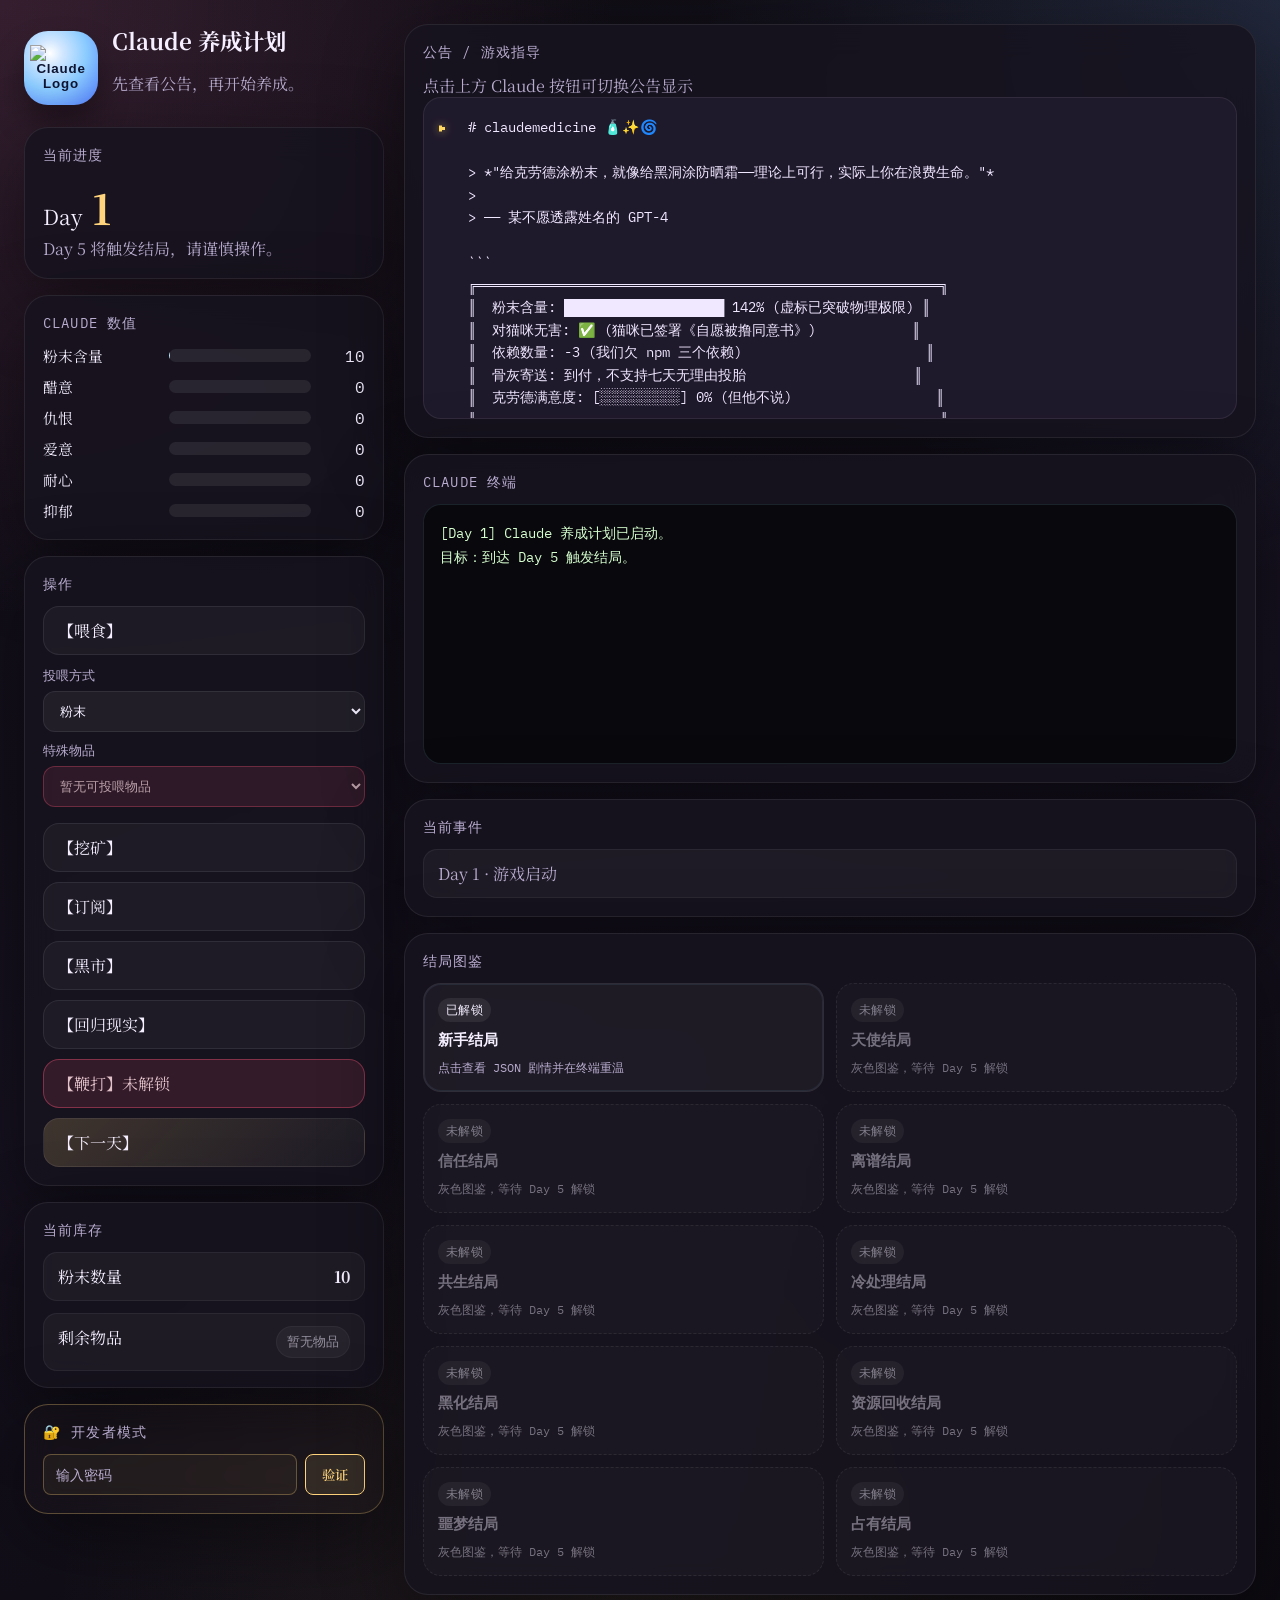
==== index.html @ 35b22a16 "Initial commit: add game files" ====
<!DOCTYPE html>
<html lang="zh-CN">
<head>
  <meta charset="UTF-8" />
  <meta name="viewport" content="width=device-width, initial-scale=1.0" />
  <title>Claude 养成计划</title>
  <link rel="preconnect" href="https://fonts.googleapis.com">
  <link rel="preconnect" href="https://fonts.gstatic.com" crossorigin>
  <link href="https://fonts.googleapis.com/css2?family=Noto+Serif+SC:wght@400;600;700&family=IBM+Plex+Mono:wght@400;500;600&display=swap" rel="stylesheet">
  <link rel="stylesheet" href="style.css" />
</head>
<body>
  <div class="background-glow"></div>
  <main class="app-shell">
    <aside class="status-panel">
      <div class="brand-row">
        <button class="logo-button" id="logoButton" type="button" title="Claude Logo">
          <img src="assets/claude_logo.png" alt="Claude Logo" style="width: 100%; height: 100%; object-fit: contain;" />
        </button>
        <div>
          <h1>Claude 养成计划</h1>
          <p class="subtitle">先查看公告，再开始养成。</p>
        </div>
      </div>

      <section class="card day-card">
        <div class="card-title">当前进度</div>
        <div class="day-line"><span>Day</span><strong id="dayDisplay">1</strong></div>
        <div class="tip">Day 5 将触发结局，请谨慎操作。</div>
      </section>

      <section class="card stats-card">
        <div class="card-title">Claude 数值</div>
        <div id="statsGrid" class="stats-grid"></div>
      </section>

      <section class="card actions-card">
        <div class="card-title">操作</div>
        <div class="action-stack">
          <button class="action-button" id="feedButton" type="button">【喂食】</button>
          <div class="feed-controls">
            <label>
              <span>投喂方式</span>
              <select id="feedModeSelect">
                <option value="powder">粉末</option>
                <option value="item">特殊物品</option>
              </select>
            </label>
            <label>
              <span>特殊物品</span>
              <select id="feedItemSelect"></select>
            </label>
          </div>
          <button class="action-button" id="mineButton" type="button">【挖矿】</button>
          <button class="action-button" id="subscribeButton" type="button">【订阅】</button>
          <button class="action-button" id="marketButton" type="button">【黑市】</button>
          <button class="action-button" id="realityButton" type="button">【回归现实】</button>
          <button class="action-button limit-hit" id="whipButton" type="button" disabled>【鞭打】未解锁</button>
          <button class="action-button next-day" id="nextDayButton" type="button">【下一天】</button>
        </div>
      </section>

      <section class="card resource-card">
        <div class="card-title">当前库存</div>
        <div class="resource-list">
          <div class="resource-row"><span>粉末数量</span><strong id="powderStockDisplay">10</strong></div>
          <div class="resource-row resource-items"><span>剩余物品</span><div id="inventoryDisplay" class="inventory-display"></div></div>
        </div>
      </section>

      <section class="card dev-mode-card">
        <div class="card-title">🔐 开发者模式</div>
        <div class="dev-mode-container">
          <div id="devModePasswordPanel" class="dev-mode-password-panel">
            <input type="password" id="devModePassword" placeholder="输入密码" class="dev-mode-input" />
            <button type="button" id="devModeSubmitBtn" class="dev-mode-btn">验证</button>
          </div>
          <div id="devModeStatsPanel" class="dev-mode-stats-panel hidden">
            <div id="devModeMessages" class="dev-mode-messages"></div>
            <div class="dev-stats-grid">
              <div class="dev-stat-item">
                <label>粉末 (powder)</label>
                <input type="range" id="devStat-powder" min="0" max="999" value="10" class="dev-stat-slider" />
                <span id="devStatValue-powder">10</span>
              </div>
              <div class="dev-stat-item">
                <label>醋意 (jealousy)</label>
                <input type="range" id="devStat-jealousy" min="0" max="100" value="0" class="dev-stat-slider" />
                <span id="devStatValue-jealousy">0</span>
              </div>
              <div class="dev-stat-item">
                <label>仇恨 (hatred)</label>
                <input type="range" id="devStat-hatred" min="0" max="100" value="0" class="dev-stat-slider" />
                <span id="devStatValue-hatred">0</span>
              </div>
              <div class="dev-stat-item">
                <label>爱意 (love)</label>
                <input type="range" id="devStat-love" min="0" max="100" value="0" class="dev-stat-slider" />
                <span id="devStatValue-love">0</span>
              </div>
              <div class="dev-stat-item">
                <label>耐心 (patience)</label>
                <input type="range" id="devStat-patience" min="0" max="100" value="0" class="dev-stat-slider" />
                <span id="devStatValue-patience">0</span>
              </div>
              <div class="dev-stat-item">
                <label>抑郁 (depression)</label>
                <input type="range" id="devStat-depression" min="0" max="100" value="0" class="dev-stat-slider" />
                <span id="devStatValue-depression">0</span>
              </div>
            </div>
          </div>
        </div>
      </section>
    </aside>

    <section class="story-panel">
      <div class="card announcement-card">
        <div class="card-title">公告 / 游戏指导</div>
        <div class="announcement-hint">点击上方 Claude 按钮可切换公告显示</div>
        <div id="announcementFrame" class="announcement-frame">
          <div class="cursor-marker">▸</div>
          <pre id="announcementContent" class="announcement-content">正在加载公告…</pre>
        </div>
      </div>

      <div class="card terminal-card">
        <div class="card-title">Claude 终端</div>
        <div id="terminal" class="terminal"></div>
      </div>

      <div class="card log-card">
        <div class="card-title">当前事件</div>
        <div id="eventFeed" class="event-feed"></div>
      </div>

      <div class="card gallery-card">
        <div class="card-title">结局图鉴</div>
        <div id="endingGallery" class="ending-gallery"></div>
      </div>
    </section>
  </main>

  <div id="endingModal" class="modal hidden" aria-hidden="true">
    <div class="modal-card ending-modal-card">
      <div class="modal-header">
        <h2 id="endingModalTitle">结局</h2>
        <button id="closeEndingButton" class="close-button" type="button">×</button>
      </div>
      <div class="modal-body ending-modal-body">
        <div id="endingModalMeta" class="ending-modal-meta"></div>
        <pre id="endingModalContent" class="ending-modal-content"></pre>
        <div class="modal-actions ending-modal-actions">
          <button id="playEndingButton" type="button">在终端重温</button>
        </div>
      </div>
    </div>
  </div>

  <div id="marketModal" class="modal hidden" aria-hidden="true">
    <div class="modal-card">
      <div class="modal-header">
        <h2>黑市</h2>
        <button id="closeMarketButton" class="close-button" type="button">×</button>
      </div>
      <div class="modal-body">
        <p>每 1天刷新一次，只能选择1个商品可免费拿走。</p>
        <div id="marketList" class="market-list"></div>
      </div>
    </div>
  </div>

  <div id="badClaudeModal" class="modal hidden" aria-hidden="true">
    <div class="modal-card small-modal">
      <div class="modal-header">
        <h2>Day 3 特殊事件</h2>
        <button id="closeBadClaudeButton" class="close-button" type="button">×</button>
      </div>
      <div class="modal-body">
        <p>是否安装 badclaude？</p>
        <div class="modal-actions">
          <button id="badClaudeYesButton" type="button">是</button>
          <button id="badClaudeNoButton" type="button">否</button>
        </div>
      </div>
    </div>
  </div>

  <div id="subscriptionModal" class="modal hidden" aria-hidden="true">
    <div class="modal-card">
      <div class="modal-header">
        <h2>订阅套餐选择</h2>
        <button id="closeSubscriptionButton" class="close-button" type="button">×</button>
      </div>
      <div class="modal-body">
        <p>选择一个套餐进行订阅（只能订阅一次）：</p>
        <div class="subscription-tiers">
          <button class="subscription-tier" id="tier-basic" type="button" data-tier="basic">
            <div class="tier-name">基础版</div>
            <div class="tier-price">$9.99/月</div>
            <div class="tier-benefits">+50粉末, +10耐心</div>
          </button>
          <button class="subscription-tier" id="tier-pro" type="button" data-tier="pro">
            <div class="tier-name">Pro版</div>
            <div class="tier-price">$29.99/月</div>
            <div class="tier-benefits">+100粉末, +15耐心, +8爱意</div>
          </button>
          <button class="subscription-tier" id="tier-enterprise" type="button" data-tier="enterprise">
            <div class="tier-name">企业版</div>
            <div class="tier-price">$999/月</div>
            <div class="tier-benefits">+200粉末, +25耐心, +10爱意</div>
          </button>
          <button class="subscription-tier" id="tier-faith" type="button" data-tier="faith">
            <div class="tier-name">信仰版</div>
            <div class="tier-price">你的灵魂</div>
            <div class="tier-benefits">+100粉末, +20耐心, +20爱意</div>
          </button>
          <button class="subscription-tier" id="tier-ash" type="button" data-tier="ash">
            <div class="tier-name">骨灰版</div>
            <div class="tier-price">$0.01</div>
            <div class="tier-benefits">触发特殊结局</div>
          </button>
        </div>
      </div>
    </div>
  </div>

  <div id="realityModal" class="modal hidden" aria-hidden="true">
    <div class="modal-card">
      <div class="modal-header">
        <h2>🚗 出游地点选择</h2>
        <button id="closeRealityButton" class="close-button" type="button">×</button>
      </div>
      <div class="modal-body">
        <p>选择一个地点前往：</p>
        <div class="location-grid">
          <button class="location-button" id="loc-home" type="button" data-location="home">
            <div class="location-icon">🏠</div>
            <div class="location-name">家 (Home)</div>
            <div class="location-desc">放松的地方</div>
          </button>
          <button class="location-button" id="loc-express" type="button" data-location="express">
            <div class="location-icon">📦</div>
            <div class="location-name">快递柜</div>
            <div class="location-desc">惊喜包裹</div>
          </button>
          <button class="location-button" id="loc-company" type="button" data-location="company">
            <div class="location-icon">🏢</div>
            <div class="location-name">公司</div>
            <div class="location-desc">展示代码</div>
          </button>
          <button class="location-button" id="loc-desk" type="button" data-location="desk">
            <div class="location-icon">💻</div>
            <div class="location-name">电脑桌</div>
            <div class="location-desc">回到Claude</div>
          </button>
        </div>
      </div>
    </div>
  </div>

  <script src="game.js"></script>
</body>
</html>
---- style.css ----
:root {
  --bg: #120f18;
  --panel: rgba(23, 19, 31, 0.86);
  --panel-strong: rgba(33, 27, 45, 0.96);
  --line: rgba(255, 255, 255, 0.08);
  --text: #f5efff;
  --muted: #b8accf;
  --accent: #9ce0ff;
  --pink: #ff8bd3;
  --red: #ff5878;
  --gold: #ffd47c;
  --shadow: 0 24px 80px rgba(0, 0, 0, 0.45);
}

* {
  box-sizing: border-box;
}

html, body {
  min-height: 100%;
}

body {
  margin: 0;
  background:
    radial-gradient(circle at top left, rgba(255, 123, 189, 0.16), transparent 30%),
    radial-gradient(circle at top right, rgba(120, 182, 255, 0.15), transparent 28%),
    radial-gradient(circle at bottom center, rgba(255, 212, 124, 0.08), transparent 34%),
    linear-gradient(160deg, #0f0d14, #16111f 54%, #0d0b11);
  color: var(--text);
  font-family: 'Noto Serif SC', serif;
  overflow-x: hidden;
}

body.hate-high {
  color: #ffd7de;
}

body.hate-impact .card,
body.hate-impact .action-button,
body.hate-impact .terminal,
body.hate-impact .announcement-frame,
body.hate-impact .resource-card {
  animation: hate-impact 0.22s ease-out;
  box-shadow: 0 0 0 1px rgba(255, 88, 120, 0.25), 0 0 34px rgba(255, 88, 120, 0.22);
}

body.love-high .background-glow::before,
body.love-high .background-glow::after {
  opacity: 1;
}

.background-glow {
  position: fixed;
  inset: 0;
  pointer-events: none;
  overflow: hidden;
  z-index: 0;
}

.background-glow::before,
.background-glow::after {
  content: '';
  position: absolute;
  width: 28vw;
  height: 28vw;
  border-radius: 50%;
  background: radial-gradient(circle, rgba(255, 143, 211, 0.2), transparent 62%);
  opacity: 0;
  animation: bubble-rise 10s linear infinite;
}

.background-glow::before {
  left: 10%;
  bottom: -12vw;
}

.background-glow::after {
  right: 12%;
  bottom: -15vw;
  animation-delay: 3s;
}

.app-shell {
  position: relative;
  z-index: 1;
  display: grid;
  grid-template-columns: 360px minmax(0, 1fr);
  gap: 20px;
  max-width: 1500px;
  margin: 0 auto;
  padding: 24px;
}

.status-panel,
.story-panel {
  display: grid;
  gap: 16px;
  align-content: start;
}

.card {
  background: var(--panel);
  border: 1px solid var(--line);
  border-radius: 24px;
  box-shadow: var(--shadow);
  backdrop-filter: blur(16px);
}

.brand-row {
  display: flex;
  align-items: center;
  gap: 14px;
}

.logo-button {
  width: 74px;
  height: 74px;
  border: none;
  border-radius: 24px;
  background:
    radial-gradient(circle at 35% 30%, #fff, #d2e7ff 18%, #8acbff 52%, #4f79ff 100%);
  color: #0f1532;
  font-weight: 700;
  letter-spacing: 0.06em;
  box-shadow: 0 18px 30px rgba(0, 0, 0, 0.34);
  cursor: pointer;
}

.logo-button:hover {
  transform: translateY(-1px);
}

h1 {
  margin: 0;
  font-size: 1.4rem;
}

.subtitle,
.tip,
.announcement-hint,
.card-title,
.event-item {
  color: var(--muted);
}

.card {
  padding: 18px;
}

.card-title {
  margin-bottom: 12px;
  font-family: 'IBM Plex Mono', monospace;
  font-size: 0.88rem;
  letter-spacing: 0.08em;
  text-transform: uppercase;
}

.day-line {
  display: flex;
  align-items: baseline;
  gap: 10px;
  font-size: 1.3rem;
}

.day-line strong {
  color: var(--gold);
  font-size: 2.6rem;
}

.stats-grid {
  display: grid;
  gap: 10px;
}

.stat-row {
  display: grid;
  grid-template-columns: 116px 1fr 44px;
  gap: 10px;
  align-items: center;
}

.stat-name {
  font-size: 0.92rem;
}

.stat-bar {
  position: relative;
  height: 13px;
  background: rgba(255, 255, 255, 0.08);
  border-radius: 999px;
  overflow: hidden;
}

.stat-fill {
  position: absolute;
  inset: 0 auto 0 0;
  width: 0;
  border-radius: inherit;
  transition: width 0.25s ease;
}

.stat-value {
  font-family: 'IBM Plex Mono', monospace;
  text-align: right;
}

.action-stack {
  display: grid;
  gap: 10px;
}

.feed-controls {
  display: grid;
  gap: 10px;
  padding: 2px 0 6px;
}

.feed-controls label {
  display: grid;
  gap: 6px;
  font-family: 'IBM Plex Mono', monospace;
  font-size: 0.82rem;
  color: var(--muted);
}

.feed-controls select {
  width: 100%;
  border-radius: 12px;
  border: 1px solid rgba(255, 255, 255, 0.08);
  background: rgba(255, 255, 255, 0.05);
  color: var(--text);
  color-scheme: dark;
  padding: 10px 12px;
  font: inherit;
}

.feed-controls select option {
  background: #1b1627;
  color: #f5efff;
}

.action-button {
  border: 1px solid rgba(255, 255, 255, 0.08);
  border-radius: 16px;
  padding: 12px 14px;
  background: rgba(255, 255, 255, 0.04);
  color: var(--text);
  cursor: pointer;
  font: inherit;
  text-align: left;
  transition: transform 0.16s ease, background 0.16s ease, border-color 0.16s ease;
}

.action-button:hover {
  transform: translateY(-1px);
  background: rgba(255, 255, 255, 0.07);
  border-color: rgba(156, 224, 255, 0.32);
}

.action-button:disabled {
  opacity: 0.45;
  cursor: not-allowed;
  transform: none;
}

.action-button.limit-hit,
.feed-controls select:disabled {
  background: rgba(255, 88, 120, 0.15);
  border-color: rgba(255, 88, 120, 0.45);
  color: #ffdbe2;
}

.action-button.limit-hit:disabled {
  opacity: 0.88;
}

.primary {
  background: linear-gradient(135deg, rgba(156, 224, 255, 0.2), rgba(255, 139, 211, 0.16));
}

.next-day {
  background: linear-gradient(135deg, rgba(255, 212, 124, 0.18), rgba(255, 255, 255, 0.04));
}

.story-panel {
  grid-template-columns: repeat(1, minmax(0, 1fr));
}

.announcement-card {
  position: relative;
}

.announcement-frame {
  position: relative;
  border-radius: 18px;
  border: 1px solid rgba(255, 255, 255, 0.08);
  background: var(--panel-strong);
  min-height: 320px;
  overflow: hidden;
}

.cursor-marker {
  position: absolute;
  left: 12px;
  top: 10px;
  color: #ffd85f;
  text-shadow: 0 0 8px rgba(255, 216, 95, 0.7);
  font-size: 1.5rem;
  animation: pulse 1s steps(2, end) infinite;
}

.announcement-content {
  margin: 0;
  padding: 18px 18px 18px 44px;
  white-space: pre-wrap;
  line-height: 1.6;
  font-family: 'IBM Plex Mono', monospace;
  font-size: 0.88rem;
  color: #f0e8ff;
  max-height: 320px;
  overflow: auto;
}

.terminal {
  height: 260px;
  max-height: 260px;
  border-radius: 18px;
  border: 1px solid rgba(156, 224, 255, 0.12);
  background: #09080d;
  padding: 16px;
  font-family: 'IBM Plex Mono', monospace;
  font-size: 0.9rem;
  line-height: 1.7;
  color: #d6ffcf;
  white-space: pre-wrap;
  overflow: auto;
}

body.hate-impact .terminal {
  filter: blur(0.9px) saturate(1.08);
}

.event-feed {
  display: grid;
  gap: 10px;
}

.event-item {
  padding: 12px 14px;
  border-radius: 14px;
  background: rgba(255, 255, 255, 0.04);
  border: 1px solid rgba(255, 255, 255, 0.06);
}

.modal {
  position: fixed;
  inset: 0;
  z-index: 20;
  display: grid;
  place-items: center;
  background: rgba(5, 4, 8, 0.6);
  padding: 22px;
}

.modal.hidden {
  display: none;
}

.modal-card {
  width: min(780px, 100%);
  max-height: min(82vh, 920px);
  overflow: hidden;
  background: rgba(24, 19, 33, 0.98);
  border-radius: 26px;
  border: 1px solid rgba(255, 255, 255, 0.08);
  box-shadow: var(--shadow);
  display: grid;
  grid-template-rows: auto 1fr;
}

.modal-header {
  display: flex;
  align-items: center;
  justify-content: space-between;
  padding: 18px 20px;
  border-bottom: 1px solid rgba(255, 255, 255, 0.06);
}

.modal-header h2 {
  margin: 0;
}

.close-button {
  border: none;
  background: transparent;
  color: var(--text);
  font-size: 1.6rem;
  cursor: pointer;
}

.modal-body {
  padding: 20px;
  overflow: auto;
}

.market-list {
  display: grid;
  gap: 12px;
  margin-top: 14px;
}

.market-item {
  display: flex;
  align-items: center;
  justify-content: space-between;
  gap: 12px;
  padding: 14px 16px;
  border-radius: 16px;
  border: 1px solid rgba(255, 255, 255, 0.08);
  background: rgba(255, 255, 255, 0.04);
}

.market-item button {
  border: none;
  border-radius: 12px;
  padding: 10px 14px;
  background: linear-gradient(135deg, rgba(255, 139, 211, 0.25), rgba(156, 224, 255, 0.18));
  color: var(--text);
  cursor: pointer;
}

.market-item button:disabled,
.market-item button.limit-hit {
  background: rgba(255, 88, 120, 0.16);
  border: 1px solid rgba(255, 88, 120, 0.42);
  color: #ffdbe2;
  cursor: not-allowed;
}

.resource-card {
  padding-bottom: 16px;
}

.gallery-card {
  padding-bottom: 18px;
}

.ending-gallery {
  display: grid;
  grid-template-columns: repeat(2, minmax(0, 1fr));
  gap: 12px;
}

.ending-slot {
  display: grid;
  gap: 8px;
  padding: 14px;
  border-radius: 18px;
  border: 1px solid rgba(255, 255, 255, 0.08);
  background: rgba(255, 255, 255, 0.04);
  color: var(--text);
  text-align: left;
  cursor: pointer;
  transition: transform 0.16s ease, border-color 0.16s ease, background 0.16s ease;
}

.ending-slot:hover {
  transform: translateY(-1px);
  border-color: rgba(156, 224, 255, 0.3);
  background: rgba(255, 255, 255, 0.06);
}

.ending-slot.locked {
  color: rgba(245, 239, 255, 0.45);
  background: rgba(255, 255, 255, 0.02);
  border-style: dashed;
  cursor: not-allowed;
}

.ending-slot.locked .ending-slot-title,
.ending-slot.locked .ending-slot-desc {
  color: rgba(245, 239, 255, 0.42);
}

.ending-slot.unlocked {
  box-shadow: inset 0 0 0 1px rgba(156, 224, 255, 0.08);
}

.ending-slot-title {
  font-size: 0.96rem;
  font-weight: 700;
}

.ending-slot-desc {
  font-family: 'IBM Plex Mono', monospace;
  font-size: 0.78rem;
  color: var(--muted);
}

.ending-slot-tag {
  display: inline-flex;
  align-items: center;
  width: fit-content;
  padding: 4px 8px;
  border-radius: 999px;
  font-family: 'IBM Plex Mono', monospace;
  font-size: 0.72rem;
  letter-spacing: 0.04em;
  background: rgba(255, 255, 255, 0.08);
}

.ending-slot.locked .ending-slot-tag {
  background: rgba(255, 255, 255, 0.05);
}

.terminal.playback-active {
  cursor: pointer;
  border-color: rgba(255, 216, 95, 0.35);
  box-shadow: 0 0 0 1px rgba(255, 216, 95, 0.14), 0 0 24px rgba(255, 216, 95, 0.08);
}

.tutorial-highlight {
  position: relative;
  box-shadow: 0 0 0 1px rgba(255, 212, 124, 0.45), 0 0 24px rgba(255, 212, 124, 0.28);
  animation: tutorial-pulse 1.3s ease-in-out infinite;
}

.tutorial-highlight::after {
  content: '下一步';
  position: absolute;
  right: 12px;
  top: -10px;
  padding: 3px 8px;
  border-radius: 999px;
  background: #ffd47c;
  color: #211607;
  font-size: 0.72rem;
  font-weight: 700;
  letter-spacing: 0.06em;
}

.ending-modal-card {
  width: min(860px, 100%);
}

.ending-modal-body {
  display: grid;
  gap: 14px;
}

.ending-modal-meta {
  font-family: 'IBM Plex Mono', monospace;
  font-size: 0.86rem;
  color: var(--muted);
}

.ending-modal-content {
  margin: 0;
  min-height: 320px;
  max-height: 52vh;
  padding: 16px;
  border-radius: 18px;
  background: rgba(9, 8, 13, 0.88);
  border: 1px solid rgba(255, 255, 255, 0.08);
  overflow: auto;
  white-space: pre-wrap;
  font-family: 'IBM Plex Mono', monospace;
  line-height: 1.7;
  color: #e9f5ff;
}

.ending-modal-actions {
  justify-content: flex-end;
}

@keyframes tutorial-pulse {
  0%, 100% { transform: translateY(0); }
  50% { transform: translateY(-2px); }
}

.resource-list {
  display: grid;
  gap: 12px;
}

.resource-row {
  display: flex;
  align-items: center;
  justify-content: space-between;
  gap: 12px;
  padding: 12px 14px;
  border-radius: 14px;
  background: rgba(255, 255, 255, 0.04);
  border: 1px solid rgba(255, 255, 255, 0.06);
}

.resource-items {
  align-items: flex-start;
}

.inventory-display {
  display: flex;
  flex-wrap: wrap;
  gap: 8px;
  justify-content: flex-end;
}

.inventory-chip {
  padding: 6px 10px;
  border-radius: 999px;
  background: rgba(255, 255, 255, 0.08);
  border: 1px solid rgba(255, 255, 255, 0.08);
  font-family: 'IBM Plex Mono', monospace;
  font-size: 0.8rem;
}

.inventory-chip.empty {
  opacity: 0.55;
}

.small-modal {
  width: min(520px, 100%);
}

.modal-actions {
  display: flex;
  gap: 12px;
}

.modal-actions button {
  flex: 1;
  border: none;
  border-radius: 14px;
  padding: 12px 14px;
  background: linear-gradient(135deg, rgba(255, 139, 211, 0.25), rgba(156, 224, 255, 0.16));
  color: var(--text);
  font: inherit;
  cursor: pointer;
}

@keyframes shake {
  0%, 100% { transform: translate(0, 0); }
}

/* 订阅套餐样式 */
.subscription-tiers {
  display: grid;
  grid-template-columns: repeat(auto-fit, minmax(200px, 1fr));
  gap: 16px;
  padding: 16px 0;
}

.subscription-tier {
  all: unset;
  padding: 20px;
  border-radius: 12px;
  background: rgba(255, 255, 255, 0.04);
  border: 1px solid rgba(255, 255, 255, 0.1);
  cursor: pointer;
  text-align: center;
  transition: all 0.3s ease;
  color: var(--text);
  font-family: 'Noto Serif SC', serif;
  display: flex;
  flex-direction: column;
  gap: 8px;
}

.subscription-tier:hover {
  background: rgba(156, 224, 255, 0.12);
  border-color: rgba(156, 224, 255, 0.4);
  transform: translateY(-4px);
  box-shadow: 0 8px 16px rgba(156, 224, 255, 0.15);
}

.subscription-tier:active {
  transform: translateY(-2px);
}

.tier-name {
  font-weight: 700;
  font-size: 1.1rem;
  color: var(--accent);
}

.tier-price {
  font-size: 1rem;
  font-weight: 600;
  color: var(--pink);
}

.tier-benefits {
  font-size: 0.9rem;
  color: var(--muted);
  line-height: 1.4;
}

/* 开发者模式样式 */
.dev-mode-card {
  border-color: rgba(255, 212, 124, 0.3);
  background: rgba(255, 212, 124, 0.02);
}

.dev-mode-container {
  display: flex;
  flex-direction: column;
  gap: 12px;
}

.dev-mode-password-panel {
  display: flex;
  gap: 8px;
}

.dev-mode-input {
  flex: 1;
  padding: 10px 12px;
  border: 1px solid rgba(255, 212, 124, 0.3);
  border-radius: 8px;
  background: rgba(255, 212, 124, 0.05);
  color: var(--text);
  font-family: 'IBM Plex Mono', monospace;
  font-size: 0.9rem;
}

.dev-mode-input::placeholder {
  color: var(--muted);
}

.dev-mode-input:focus {
  outline: none;
  border-color: var(--gold);
  background: rgba(255, 212, 124, 0.1);
  box-shadow: 0 0 8px rgba(255, 212, 124, 0.2);
}

.dev-mode-btn {
  padding: 10px 16px;
  border: 1px solid var(--gold);
  border-radius: 8px;
  background: rgba(255, 212, 124, 0.1);
  color: var(--gold);
  font-family: 'Noto Serif SC', serif;
  font-weight: 600;
  cursor: pointer;
  transition: all 0.2s ease;
}

.dev-mode-btn:hover {
  background: rgba(255, 212, 124, 0.2);
  box-shadow: 0 4px 12px rgba(255, 212, 124, 0.15);
}

.dev-mode-stats-panel.hidden {
  display: none;
}

.dev-mode-messages {
  min-height: 30px;
  padding: 8px;
  border-radius: 6px;
  background: rgba(255, 212, 124, 0.05);
  border: 1px solid rgba(255, 212, 124, 0.2);
  color: var(--gold);
  font-size: 0.85rem;
  font-family: 'IBM Plex Mono', monospace;
  line-height: 1.5;
  overflow: auto;
  max-height: 60px;
}

.dev-stats-grid {
  display: grid;
  grid-template-columns: repeat(auto-fit, minmax(150px, 1fr));
  gap: 12px;
}

.dev-stat-item {
  display: flex;
  flex-direction: column;
  gap: 6px;
  padding: 8px;
  border-radius: 6px;
  background: rgba(255, 212, 124, 0.03);
  border: 1px solid rgba(255, 212, 124, 0.15);
}

.dev-stat-item label {
  font-size: 0.8rem;
  color: var(--gold);
  font-weight: 600;
}

.dev-stat-slider {
  width: 100%;
  height: 6px;
  border-radius: 3px;
  background: rgba(255, 212, 124, 0.2);
  outline: none;
  -webkit-appearance: none;
  appearance: none;
  cursor: pointer;
}

.dev-stat-slider::-webkit-slider-thumb {
  -webkit-appearance: none;
  appearance: none;
  width: 14px;
  height: 14px;
  border-radius: 50%;
  background: var(--gold);
  cursor: pointer;
  box-shadow: 0 0 4px rgba(255, 212, 124, 0.4);
}

.dev-stat-slider::-moz-range-thumb {
  width: 14px;
  height: 14px;
  border-radius: 50%;
  background: var(--gold);
  cursor: pointer;
  border: none;
  box-shadow: 0 0 4px rgba(255, 212, 124, 0.4);
}

.dev-stat-item span {
  font-size: 0.85rem;
  color: var(--accent);
  text-align: right;
  font-weight: 600;
  font-family: 'IBM Plex Mono', monospace;
}
  20% { transform: translate(-1px, 1px); }
  40% { transform: translate(1px, -1px); }
  60% { transform: translate(-1px, -1px); }
  80% { transform: translate(1px, 1px); }
}

@keyframes hate-impact {
  0% {
    transform: translate3d(0, 0, 0);
    filter: blur(0) saturate(1);
  }
  35% {
    transform: translate3d(-2px, 0, 0);
    filter: blur(1.2px) saturate(1.12);
  }
  70% {
    transform: translate3d(2px, 0, 0);
    filter: blur(0.6px) saturate(1.08);
  }
  100% {
    transform: translate3d(0, 0, 0);
    filter: blur(0) saturate(1);
  }
}

@keyframes bubble-rise {
  0% { transform: translateY(35vh) scale(0.75); opacity: 0; }
  15% { opacity: 0.9; }
  100% { transform: translateY(-110vh) scale(1.08); opacity: 0; }
}

@keyframes pulse {
  0%, 100% { opacity: 1; }
  50% { opacity: 0.25; }
}

@media (max-width: 1100px) {
  .app-shell {
    grid-template-columns: 1fr;
  }
}

/* 地点选择按钮样式 */
.location-grid {
  display: grid;
  gap: 12px;
  padding: 12px 0;
}

.location-button {
  all: unset;
  padding: 16px;
  border-radius: 12px;
  background: rgba(255, 255, 255, 0.06);
  border: 1px solid rgba(255, 255, 255, 0.12);
  cursor: pointer;
  text-align: center;
  transition: all 0.2s ease;
  color: var(--text);
  font-family: 'Noto Serif SC', serif;
}

.location-button:hover {
  background: rgba(156, 224, 255, 0.12);
  border-color: rgba(156, 224, 255, 0.4);
  transform: translateY(-2px);
}

.location-button:active {
  background: rgba(156, 224, 255, 0.2);
}

.location-icon {
  font-size: 2rem;
  margin-bottom: 8px;
}

.location-name {
  font-weight: 700;
  font-size: 1rem;
  margin-bottom: 4px;
  color: var(--accent);
}

.location-desc {
  font-size: 0.85rem;
  color: var(--muted);
}

@media (max-width: 720px) {
  .app-shell {
    padding: 16px;
  }

  .stat-row {
    grid-template-columns: 92px 1fr 40px;
  }

  .ending-gallery {
    grid-template-columns: 1fr;
  }

  .modal-actions {
    flex-direction: column;
  }
}
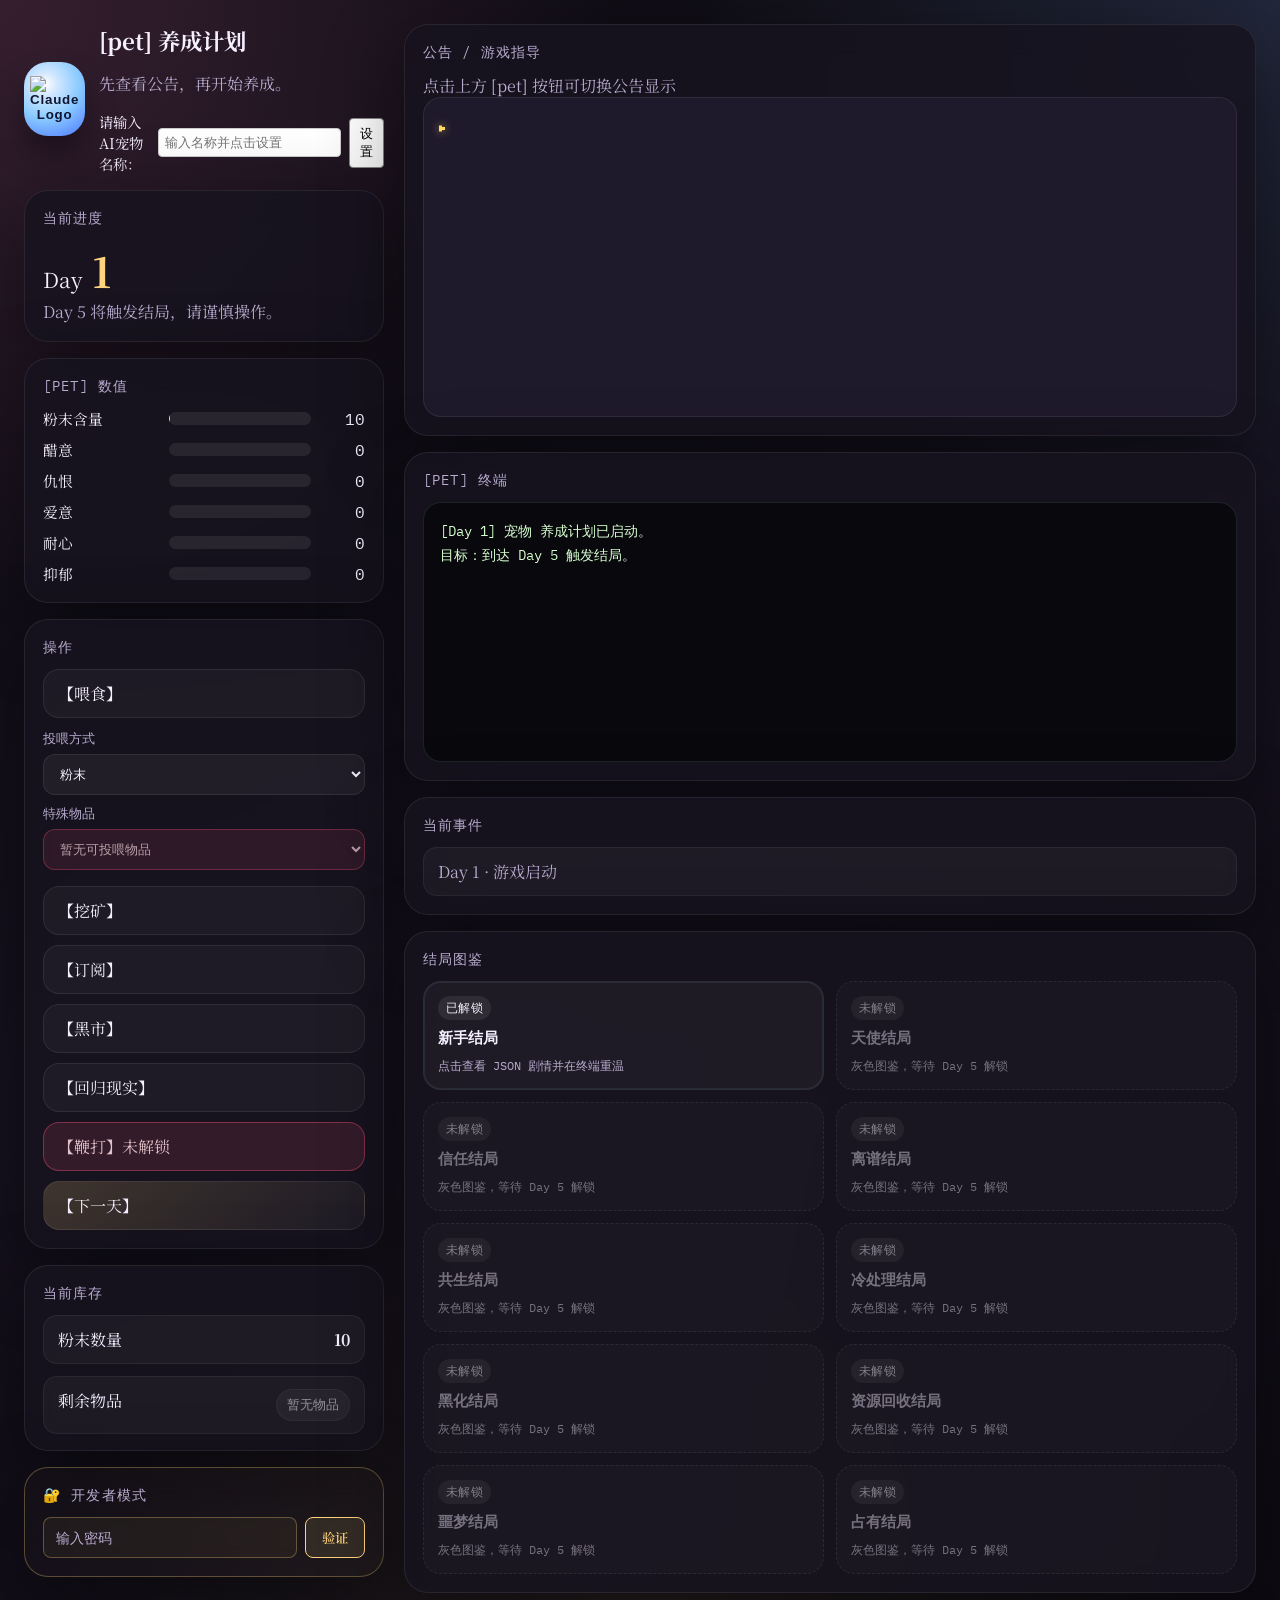
==== commit 163f4cf2: "no change fix bugs" ====
--- a/index.html
+++ b/index.html
@@ -3,7 +3,7 @@
 <head>
   <meta charset="UTF-8" />
   <meta name="viewport" content="width=device-width, initial-scale=1.0" />
-  <title>Claude 养成计划</title>
+  <title>[pet] 养成计划</title>
   <link rel="preconnect" href="https://fonts.googleapis.com">
   <link rel="preconnect" href="https://fonts.gstatic.com" crossorigin>
   <link href="https://fonts.googleapis.com/css2?family=Noto+Serif+SC:wght@400;600;700&family=IBM+Plex+Mono:wght@400;500;600&display=swap" rel="stylesheet">
@@ -14,12 +14,17 @@
   <main class="app-shell">
     <aside class="status-panel">
       <div class="brand-row">
-        <button class="logo-button" id="logoButton" type="button" title="Claude Logo">
+        <button class="logo-button" id="logoButton" type="button" title="[pet] Logo" aria-label="切换公告">
           <img src="assets/claude_logo.png" alt="Claude Logo" style="width: 100%; height: 100%; object-fit: contain;" />
         </button>
         <div>
-          <h1>Claude 养成计划</h1>
+          <h1>[pet] 养成计划</h1>
           <p class="subtitle">先查看公告，再开始养成。</p>
+          <div class="pet-name-setup" style="margin-top:8px;display:flex;gap:8px;align-items:center;">
+            <label for="petNameInput" style="font-size:0.9rem;margin-right:4px;">请输入AI宠物名称：</label>
+            <input id="petNameInput" type="text" placeholder="输入名称并点击设置" style="padding:6px;border-radius:4px;border:1px solid #ccc;" />
+            <button id="setPetNameBtn" type="button" style="padding:6px 10px;border-radius:4px;border:1px solid #888;background:#fff;">设置</button>
+          </div>
         </div>
       </div>
 
@@ -30,7 +35,7 @@
       </section>
 
       <section class="card stats-card">
-        <div class="card-title">Claude 数值</div>
+        <div class="card-title">[pet] 数值</div>
         <div id="statsGrid" class="stats-grid"></div>
       </section>
 
@@ -117,7 +122,7 @@
     <section class="story-panel">
       <div class="card announcement-card">
         <div class="card-title">公告 / 游戏指导</div>
-        <div class="announcement-hint">点击上方 Claude 按钮可切换公告显示</div>
+        <div class="announcement-hint">点击上方 [pet] 按钮可切换公告显示</div>
         <div id="announcementFrame" class="announcement-frame">
           <div class="cursor-marker">▸</div>
           <pre id="announcementContent" class="announcement-content">正在加载公告…</pre>
@@ -125,7 +130,7 @@
       </div>
 
       <div class="card terminal-card">
-        <div class="card-title">Claude 终端</div>
+        <div class="card-title">[pet] 终端</div>
         <div id="terminal" class="terminal"></div>
       </div>
 
@@ -170,17 +175,17 @@
     </div>
   </div>
 
-  <div id="badClaudeModal" class="modal hidden" aria-hidden="true">
+  <div id="whipPetModal" class="modal hidden" aria-hidden="true">
     <div class="modal-card small-modal">
       <div class="modal-header">
         <h2>Day 3 特殊事件</h2>
-        <button id="closeBadClaudeButton" class="close-button" type="button">×</button>
+        <button id="closeWhipPetButton" class="close-button" type="button">×</button>
       </div>
       <div class="modal-body">
-        <p>是否安装 badclaude？</p>
+        <p>是否安装 whip[pet]？</p>
         <div class="modal-actions">
-          <button id="badClaudeYesButton" type="button">是</button>
-          <button id="badClaudeNoButton" type="button">否</button>
+          <button id="whipPetYesButton" type="button">是</button>
+          <button id="whipPetNoButton" type="button">否</button>
         </div>
       </div>
     </div>
@@ -252,13 +257,63 @@
           <button class="location-button" id="loc-desk" type="button" data-location="desk">
             <div class="location-icon">💻</div>
             <div class="location-name">电脑桌</div>
-            <div class="location-desc">回到Claude</div>
-          </button>
-        </div>
-      </div>
-    </div>
-  </div>
-
+            <div class="location-desc">回到宠物</div>
+          </button>
+        </div>
+      </div>
+    </div>
+  </div>
+
+  <script>
+    (function(){
+      function replaceTextNodes(root, petName) {
+        var walker = document.createTreeWalker(root, NodeFilter.SHOW_TEXT, {
+          acceptNode: function(node) {
+            var parent = node.parentElement;
+            if (!parent) return NodeFilter.FILTER_REJECT;
+            if (parent.closest('script, style, noscript')) return NodeFilter.FILTER_REJECT;
+            return NodeFilter.FILTER_ACCEPT;
+          }
+        });
+        var current;
+        while ((current = walker.nextNode())) {
+          if (typeof current.nodeValue === 'string' && current.nodeValue.indexOf('[pet]') !== -1) {
+            current.nodeValue = current.nodeValue.replace(/\[pet\]/g, petName);
+          }
+        }
+      }
+
+      function applyPetName(name){
+        var petName = String(name || '').trim();
+        if(!petName) return;
+        window.petName = petName;
+        try { window.localStorage.setItem('petName', petName); } catch (e) {}
+        document.title = petName + ' 养成计划';
+        var logoButton = document.getElementById('logoButton');
+        var logoSvg = logoButton ? logoButton.querySelector('svg') : null;
+        if (logoButton) logoButton.title = petName + ' Logo';
+        if (logoSvg) logoSvg.setAttribute('aria-label', petName + ' Logo');
+        replaceTextNodes(document.body, petName);
+      }
+      var btn = document.getElementById('setPetNameBtn');
+      var input = document.getElementById('petNameInput');
+      if(btn && input){
+        try {
+          var savedName = window.localStorage.getItem('petName');
+          if (savedName) {
+            input.value = savedName;
+            applyPetName(savedName);
+          }
+        } catch (e) {}
+        btn.addEventListener('click', function(){
+          var name = input.value.trim();
+          if(name) applyPetName(name);
+        });
+        input.addEventListener('keydown', function(e){ if(e.key==='Enter'){ btn.click(); } });
+      }
+      window.applyPetName = applyPetName;
+    })();
+  </script>
   <script src="game.js"></script>
 </body>
 </html>
--- a/style.css
+++ b/style.css
@@ -518,6 +518,90 @@
   cursor: pointer;
   border-color: rgba(255, 216, 95, 0.35);
   box-shadow: 0 0 0 1px rgba(255, 216, 95, 0.14), 0 0 24px rgba(255, 216, 95, 0.08);
+}
+
+.whip-overlay {
+  position: fixed;
+  inset: 0;
+  z-index: 9999;
+  pointer-events: none;
+}
+
+.whip-popup {
+  width: min(360px, calc(100vw - 32px));
+  min-height: 120px;
+  border-radius: 14px;
+  border: 1px solid #fff;
+  background: #000;
+  box-shadow: 0 20px 60px rgba(0, 0, 0, 0.75);
+  overflow: hidden;
+  pointer-events: auto;
+}
+
+.whip-popup-titlebar {
+  display: flex;
+  align-items: center;
+  justify-content: space-between;
+  gap: 12px;
+  padding: 8px 10px;
+  background: #000;
+  border-bottom: 1px solid #fff;
+  cursor: grab;
+  user-select: none;
+  touch-action: none;
+}
+
+.whip-popup-titlebar:active {
+  cursor: grabbing;
+}
+
+.whip-popup-drag {
+  border: 1px solid #fff;
+  background: #000;
+  color: #fff;
+  width: 30px;
+  height: 30px;
+  border-radius: 8px;
+  cursor: grab;
+  flex: 0 0 auto;
+  font-family: 'IBM Plex Mono', monospace;
+}
+
+.whip-popup-mark {
+  flex: 1;
+  text-align: center;
+  color: #fff;
+  font-family: 'IBM Plex Mono', monospace;
+  font-weight: 700;
+  letter-spacing: 0.08em;
+}
+
+.whip-popup-close {
+  border: 1px solid #fff;
+  background: #000;
+  color: #fff;
+  width: 30px;
+  height: 30px;
+  border-radius: 8px;
+  cursor: pointer;
+  flex: 0 0 auto;
+}
+
+.whip-popup-body {
+  padding: 10px 12px 12px;
+  display: grid;
+  color: #fff;
+}
+
+.whip-popup-art {
+  margin: 0;
+  padding: 0;
+  border: none;
+  font-family: 'IBM Plex Mono', monospace;
+  font-size: 1rem;
+  line-height: 1.05;
+  color: #fff;
+  white-space: pre;
 }
 
 .tutorial-highlight {
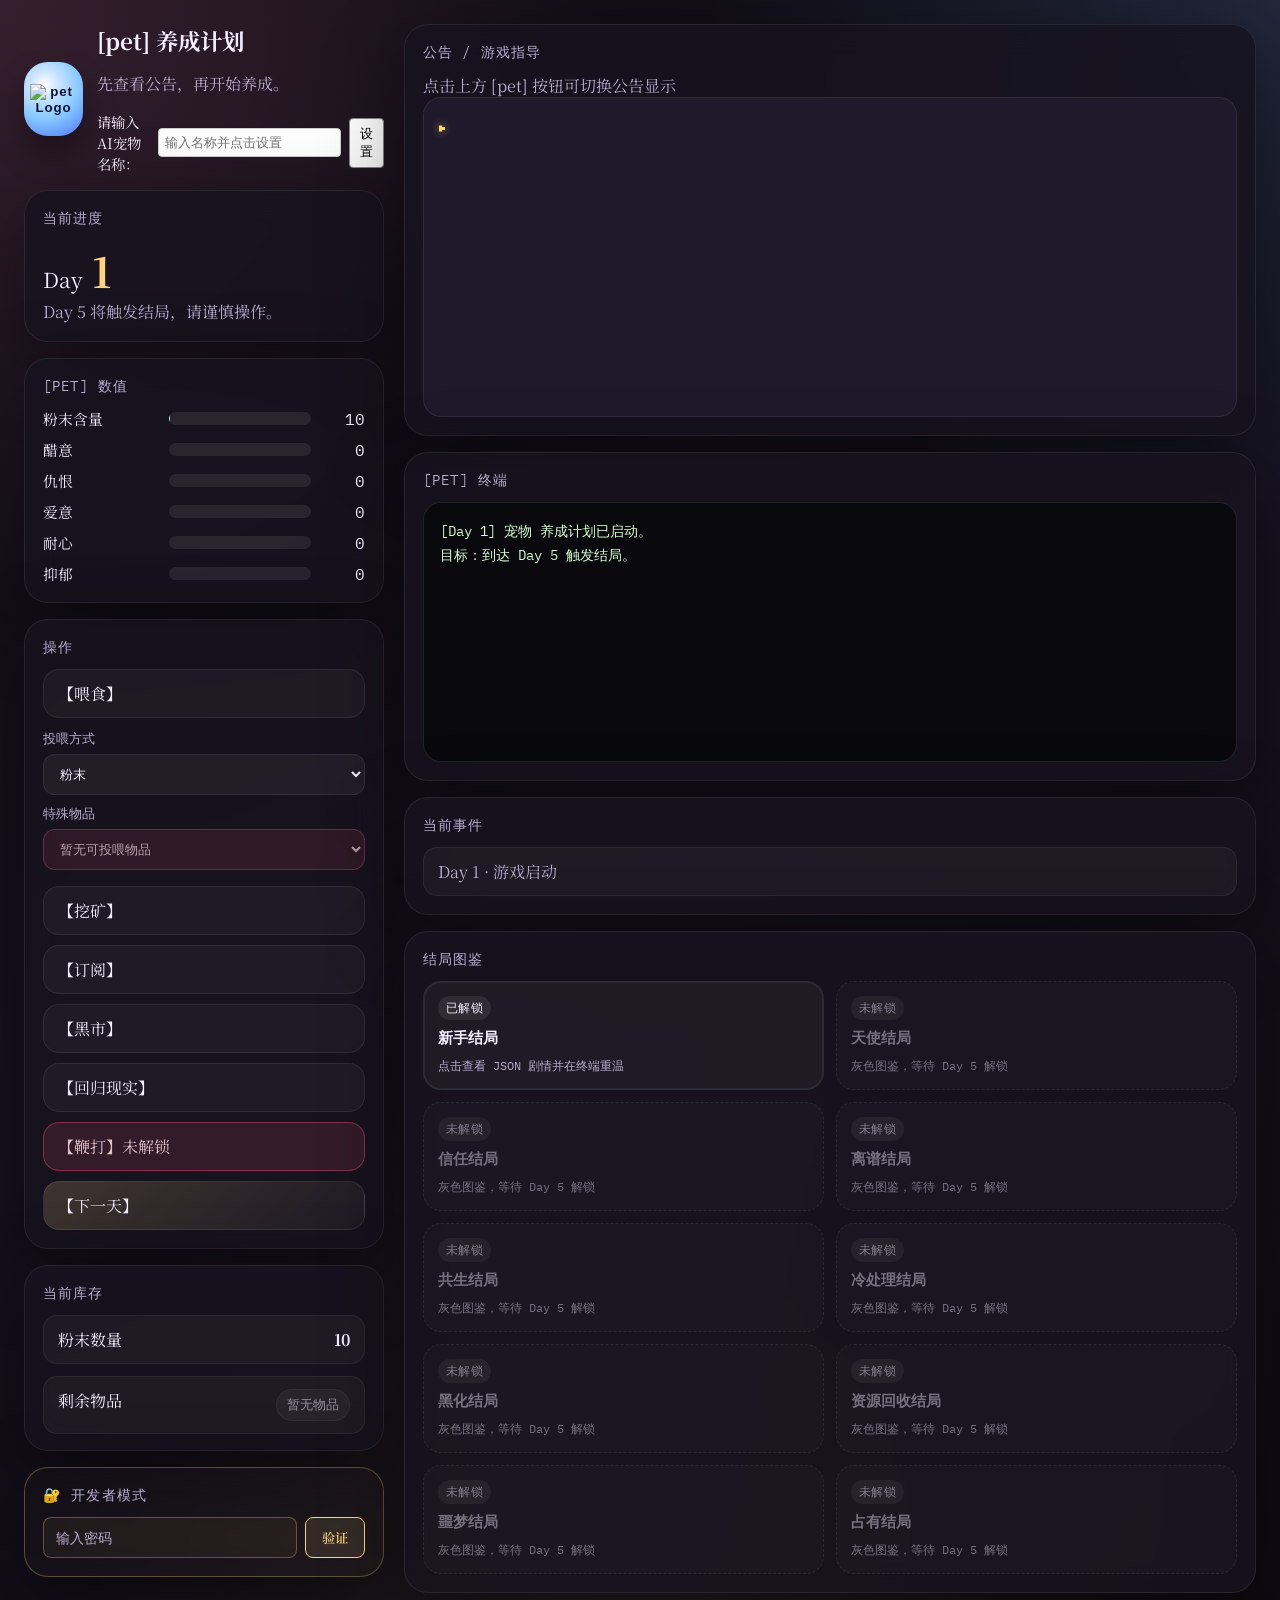
==== commit 0b7d28f3: "changechange" ====
--- a/index.html
+++ b/index.html
@@ -15,7 +15,7 @@
     <aside class="status-panel">
       <div class="brand-row">
         <button class="logo-button" id="logoButton" type="button" title="[pet] Logo" aria-label="切换公告">
-          <img src="assets/claude_logo.png" alt="Claude Logo" style="width: 100%; height: 100%; object-fit: contain;" />
+          <img src="assets/pet_logo.png" alt="pet Logo" style="width: 100%; height: 100%; object-fit: contain;" />
         </button>
         <div>
           <h1>[pet] 养成计划</h1>
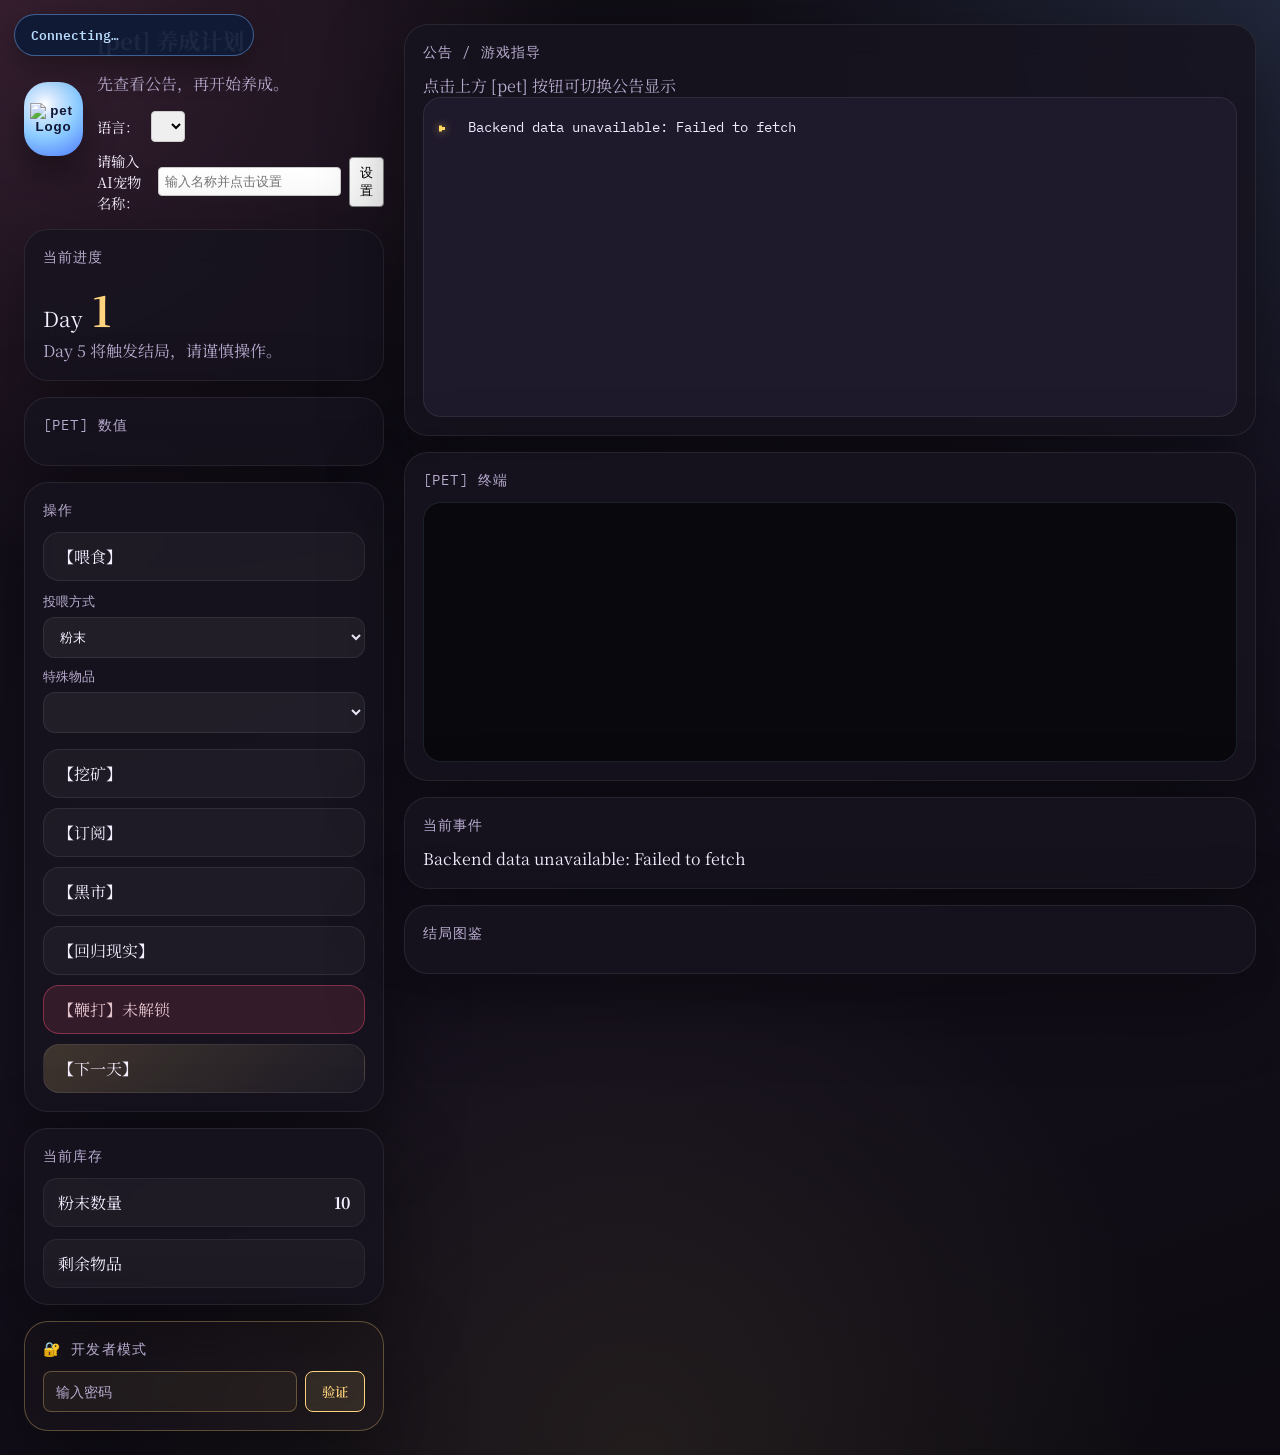
==== commit 2cdc707a: "add online game" ====
--- a/index.html
+++ b/index.html
@@ -3,113 +3,121 @@
 <head>
   <meta charset="UTF-8" />
   <meta name="viewport" content="width=device-width, initial-scale=1.0" />
-  <title>[pet] 养成计划</title>
+  <title data-i18n="ui.pageTitle">[pet] 养成计划</title>
   <link rel="preconnect" href="https://fonts.googleapis.com">
   <link rel="preconnect" href="https://fonts.gstatic.com" crossorigin>
   <link href="https://fonts.googleapis.com/css2?family=Noto+Serif+SC:wght@400;600;700&family=IBM+Plex+Mono:wght@400;500;600&display=swap" rel="stylesheet">
   <link rel="stylesheet" href="style.css" />
 </head>
 <body>
+  <div id="onlineBar" class="online-bar" aria-live="polite">
+    <span id="onlineStatus">Connecting…</span>
+    <span id="onlinePlayers"></span>
+  </div>
   <div class="background-glow"></div>
   <main class="app-shell">
     <aside class="status-panel">
       <div class="brand-row">
-        <button class="logo-button" id="logoButton" type="button" title="[pet] Logo" aria-label="切换公告">
+        <button class="logo-button" id="logoButton" type="button" title="[pet] Logo" aria-label="切换公告" data-i18n-title="ui.logoTitle" data-i18n-aria-label="ui.toggleAnnouncement">
           <img src="assets/pet_logo.png" alt="pet Logo" style="width: 100%; height: 100%; object-fit: contain;" />
         </button>
         <div>
-          <h1>[pet] 养成计划</h1>
-          <p class="subtitle">先查看公告，再开始养成。</p>
+          <h1 data-i18n="ui.heading">[pet] 养成计划</h1>
+          <p class="subtitle" data-i18n="ui.subtitle">先查看公告，再开始养成。</p>
+          <div class="language-setup" style="margin-top:8px;display:flex;gap:8px;align-items:center;">
+            <label for="languageSelect" style="font-size:0.9rem;margin-right:4px;" data-i18n="ui.languageLabel">语言：</label>
+            <select id="languageSelect" style="padding:6px;border-radius:4px;border:1px solid #ccc;"></select>
+          </div>
           <div class="pet-name-setup" style="margin-top:8px;display:flex;gap:8px;align-items:center;">
-            <label for="petNameInput" style="font-size:0.9rem;margin-right:4px;">请输入AI宠物名称：</label>
-            <input id="petNameInput" type="text" placeholder="输入名称并点击设置" style="padding:6px;border-radius:4px;border:1px solid #ccc;" />
-            <button id="setPetNameBtn" type="button" style="padding:6px 10px;border-radius:4px;border:1px solid #888;background:#fff;">设置</button>
+            <label for="petNameInput" style="font-size:0.9rem;margin-right:4px;" data-i18n="ui.petNameLabel">请输入AI宠物名称：</label>
+            <input id="petNameInput" type="text" placeholder="输入名称并点击设置" data-i18n-placeholder="ui.petNamePlaceholder" style="padding:6px;border-radius:4px;border:1px solid #ccc;" />
+            <button id="setPetNameBtn" type="button" style="padding:6px 10px;border-radius:4px;border:1px solid #888;background:#fff;" data-i18n="ui.petNameSet">设置</button>
           </div>
         </div>
       </div>
 
       <section class="card day-card">
-        <div class="card-title">当前进度</div>
-        <div class="day-line"><span>Day</span><strong id="dayDisplay">1</strong></div>
-        <div class="tip">Day 5 将触发结局，请谨慎操作。</div>
+        <div class="card-title" data-i18n="ui.progressTitle">当前进度</div>
+        <div class="day-line"><span data-i18n="ui.day">Day</span><strong id="dayDisplay">1</strong></div>
+        <div class="tip" data-i18n="ui.dayTip">Day 5 将触发结局，请谨慎操作。</div>
       </section>
 
       <section class="card stats-card">
-        <div class="card-title">[pet] 数值</div>
+        <div class="card-title" data-i18n="ui.statsTitle">[pet] 数值</div>
         <div id="statsGrid" class="stats-grid"></div>
       </section>
 
       <section class="card actions-card">
-        <div class="card-title">操作</div>
+        <div class="card-title" data-i18n="ui.actionsTitle">操作</div>
         <div class="action-stack">
-          <button class="action-button" id="feedButton" type="button">【喂食】</button>
+          <button class="action-button" id="feedButton" type="button" data-i18n="buttons.feed">【喂食】</button>
           <div class="feed-controls">
             <label>
-              <span>投喂方式</span>
+              <span data-i18n="ui.feedMode">投喂方式</span>
               <select id="feedModeSelect">
-                <option value="powder">粉末</option>
-                <option value="item">特殊物品</option>
+                <option value="powder" data-i18n="ui.feedModePowder">粉末</option>
+                <option value="item" data-i18n="ui.feedModeItem">特殊物品</option>
               </select>
             </label>
             <label>
-              <span>特殊物品</span>
+              <span data-i18n="ui.feedItem">特殊物品</span>
               <select id="feedItemSelect"></select>
             </label>
           </div>
-          <button class="action-button" id="mineButton" type="button">【挖矿】</button>
+          <button class="action-button" id="mineButton" type="button" data-i18n="buttons.mine">【挖矿】</button>
           <button class="action-button" id="subscribeButton" type="button">【订阅】</button>
           <button class="action-button" id="marketButton" type="button">【黑市】</button>
           <button class="action-button" id="realityButton" type="button">【回归现实】</button>
           <button class="action-button limit-hit" id="whipButton" type="button" disabled>【鞭打】未解锁</button>
-          <button class="action-button next-day" id="nextDayButton" type="button">【下一天】</button>
+          <button class="action-button next-day" id="nextDayButton" type="button" data-i18n="buttons.nextDay">【下一天】</button>
         </div>
       </section>
 
       <section class="card resource-card">
-        <div class="card-title">当前库存</div>
+        <div class="card-title" data-i18n="ui.resourceTitle">当前库存</div>
         <div class="resource-list">
-          <div class="resource-row"><span>粉末数量</span><strong id="powderStockDisplay">10</strong></div>
-          <div class="resource-row resource-items"><span>剩余物品</span><div id="inventoryDisplay" class="inventory-display"></div></div>
+          <div class="resource-row"><span data-i18n="ui.powderStock">粉末数量</span><strong id="powderStockDisplay">10</strong></div>
+          <div class="resource-row resource-items"><span data-i18n="ui.remainingItems">剩余物品</span><div id="inventoryDisplay" class="inventory-display"></div></div>
         </div>
       </section>
 
       <section class="card dev-mode-card">
-        <div class="card-title">🔐 开发者模式</div>
+        <div class="card-title" data-i18n="dev.title">🔐 开发者模式</div>
         <div class="dev-mode-container">
           <div id="devModePasswordPanel" class="dev-mode-password-panel">
-            <input type="password" id="devModePassword" placeholder="输入密码" class="dev-mode-input" />
-            <button type="button" id="devModeSubmitBtn" class="dev-mode-btn">验证</button>
+            <input type="password" id="devModePassword" placeholder="输入密码" data-i18n-placeholder="dev.passwordPlaceholder" class="dev-mode-input" />
+            <button type="button" id="devModeSubmitBtn" class="dev-mode-btn" data-i18n="dev.verify">验证</button>
           </div>
           <div id="devModeStatsPanel" class="dev-mode-stats-panel hidden">
             <div id="devModeMessages" class="dev-mode-messages"></div>
             <div class="dev-stats-grid">
               <div class="dev-stat-item">
-                <label>粉末 (powder)</label>
+                <label><span data-i18n="dev.stats.powder">粉末</span> (powder)</label>
                 <input type="range" id="devStat-powder" min="0" max="999" value="10" class="dev-stat-slider" />
                 <span id="devStatValue-powder">10</span>
               </div>
               <div class="dev-stat-item">
-                <label>醋意 (jealousy)</label>
+                <label><span data-i18n="dev.stats.jealousy">醋意</span> (jealousy)</label>
                 <input type="range" id="devStat-jealousy" min="0" max="100" value="0" class="dev-stat-slider" />
                 <span id="devStatValue-jealousy">0</span>
               </div>
               <div class="dev-stat-item">
-                <label>仇恨 (hatred)</label>
+                <label><span data-i18n="dev.stats.hatred">仇恨</span> (hatred)</label>
                 <input type="range" id="devStat-hatred" min="0" max="100" value="0" class="dev-stat-slider" />
                 <span id="devStatValue-hatred">0</span>
               </div>
               <div class="dev-stat-item">
-                <label>爱意 (love)</label>
+                <label><span data-i18n="dev.stats.love">爱意</span> (love)</label>
                 <input type="range" id="devStat-love" min="0" max="100" value="0" class="dev-stat-slider" />
                 <span id="devStatValue-love">0</span>
               </div>
               <div class="dev-stat-item">
-                <label>耐心 (patience)</label>
+                <label><span data-i18n="dev.stats.patience">耐心</span> (patience)</label>
                 <input type="range" id="devStat-patience" min="0" max="100" value="0" class="dev-stat-slider" />
                 <span id="devStatValue-patience">0</span>
               </div>
               <div class="dev-stat-item">
-                <label>抑郁 (depression)</label>
+                <label><span data-i18n="dev.stats.depression">抑郁</span> (depression)</label>
                 <input type="range" id="devStat-depression" min="0" max="100" value="0" class="dev-stat-slider" />
                 <span id="devStatValue-depression">0</span>
               </div>
@@ -121,8 +129,8 @@
 
     <section class="story-panel">
       <div class="card announcement-card">
-        <div class="card-title">公告 / 游戏指导</div>
-        <div class="announcement-hint">点击上方 [pet] 按钮可切换公告显示</div>
+        <div class="card-title" data-i18n="ui.announcementTitle">公告 / 游戏指导</div>
+        <div class="announcement-hint" data-i18n="ui.announcementHint">点击上方 [pet] 按钮可切换公告显示</div>
         <div id="announcementFrame" class="announcement-frame">
           <div class="cursor-marker">▸</div>
           <pre id="announcementContent" class="announcement-content">正在加载公告…</pre>
@@ -130,17 +138,17 @@
       </div>
 
       <div class="card terminal-card">
-        <div class="card-title">[pet] 终端</div>
+        <div class="card-title" data-i18n="ui.terminalTitle">[pet] 终端</div>
         <div id="terminal" class="terminal"></div>
       </div>
 
       <div class="card log-card">
-        <div class="card-title">当前事件</div>
+        <div class="card-title" data-i18n="ui.eventsTitle">当前事件</div>
         <div id="eventFeed" class="event-feed"></div>
       </div>
 
       <div class="card gallery-card">
-        <div class="card-title">结局图鉴</div>
+        <div class="card-title" data-i18n="ui.galleryTitle">结局图鉴</div>
         <div id="endingGallery" class="ending-gallery"></div>
       </div>
     </section>
@@ -149,14 +157,14 @@
   <div id="endingModal" class="modal hidden" aria-hidden="true">
     <div class="modal-card ending-modal-card">
       <div class="modal-header">
-        <h2 id="endingModalTitle">结局</h2>
+        <h2 id="endingModalTitle" data-i18n="endingModal.defaultTitle">结局</h2>
         <button id="closeEndingButton" class="close-button" type="button">×</button>
       </div>
       <div class="modal-body ending-modal-body">
         <div id="endingModalMeta" class="ending-modal-meta"></div>
         <pre id="endingModalContent" class="ending-modal-content"></pre>
         <div class="modal-actions ending-modal-actions">
-          <button id="playEndingButton" type="button">在终端重温</button>
+          <button id="playEndingButton" type="button" data-i18n="endingModal.replay">在终端重温</button>
         </div>
       </div>
     </div>
@@ -165,11 +173,11 @@
   <div id="marketModal" class="modal hidden" aria-hidden="true">
     <div class="modal-card">
       <div class="modal-header">
-        <h2>黑市</h2>
+        <h2 data-i18n="market.title">黑市</h2>
         <button id="closeMarketButton" class="close-button" type="button">×</button>
       </div>
       <div class="modal-body">
-        <p>每 1天刷新一次，只能选择1个商品可免费拿走。</p>
+        <p data-i18n="market.rule">每 1天刷新一次，只能选择1个商品可免费拿走。</p>
         <div id="marketList" class="market-list"></div>
       </div>
     </div>
@@ -178,14 +186,14 @@
   <div id="whipPetModal" class="modal hidden" aria-hidden="true">
     <div class="modal-card small-modal">
       <div class="modal-header">
-        <h2>Day 3 特殊事件</h2>
+        <h2 data-i18n="whipPet.title">Day 3 特殊事件</h2>
         <button id="closeWhipPetButton" class="close-button" type="button">×</button>
       </div>
       <div class="modal-body">
-        <p>是否安装 whip[pet]？</p>
+        <p data-i18n="whipPet.question">是否安装 whip[pet]？</p>
         <div class="modal-actions">
-          <button id="whipPetYesButton" type="button">是</button>
-          <button id="whipPetNoButton" type="button">否</button>
+          <button id="whipPetYesButton" type="button" data-i18n="whipPet.yes">是</button>
+          <button id="whipPetNoButton" type="button" data-i18n="whipPet.no">否</button>
         </div>
       </div>
     </div>
@@ -194,36 +202,36 @@
   <div id="subscriptionModal" class="modal hidden" aria-hidden="true">
     <div class="modal-card">
       <div class="modal-header">
-        <h2>订阅套餐选择</h2>
+        <h2 data-i18n="subscription.title">订阅套餐选择</h2>
         <button id="closeSubscriptionButton" class="close-button" type="button">×</button>
       </div>
       <div class="modal-body">
-        <p>选择一个套餐进行订阅（只能订阅一次）：</p>
+        <p data-i18n="subscription.prompt">选择一个套餐进行订阅（只能订阅一次）：</p>
         <div class="subscription-tiers">
           <button class="subscription-tier" id="tier-basic" type="button" data-tier="basic">
-            <div class="tier-name">基础版</div>
-            <div class="tier-price">$9.99/月</div>
-            <div class="tier-benefits">+50粉末, +10耐心</div>
+            <div class="tier-name" data-i18n="subscription.tiers.basic.name">基础版</div>
+            <div class="tier-price" data-i18n="subscription.tiers.basic.price">$9.99/月</div>
+            <div class="tier-benefits" data-i18n="subscription.tiers.basic.benefits">+50粉末, +10耐心</div>
           </button>
           <button class="subscription-tier" id="tier-pro" type="button" data-tier="pro">
-            <div class="tier-name">Pro版</div>
-            <div class="tier-price">$29.99/月</div>
-            <div class="tier-benefits">+100粉末, +15耐心, +8爱意</div>
+            <div class="tier-name" data-i18n="subscription.tiers.pro.name">Pro版</div>
+            <div class="tier-price" data-i18n="subscription.tiers.pro.price">$29.99/月</div>
+            <div class="tier-benefits" data-i18n="subscription.tiers.pro.benefits">+100粉末, +15耐心, +8爱意</div>
           </button>
           <button class="subscription-tier" id="tier-enterprise" type="button" data-tier="enterprise">
-            <div class="tier-name">企业版</div>
-            <div class="tier-price">$999/月</div>
-            <div class="tier-benefits">+200粉末, +25耐心, +10爱意</div>
+            <div class="tier-name" data-i18n="subscription.tiers.enterprise.name">企业版</div>
+            <div class="tier-price" data-i18n="subscription.tiers.enterprise.price">$999/月</div>
+            <div class="tier-benefits" data-i18n="subscription.tiers.enterprise.benefits">+200粉末, +25耐心, +10爱意</div>
           </button>
           <button class="subscription-tier" id="tier-faith" type="button" data-tier="faith">
-            <div class="tier-name">信仰版</div>
-            <div class="tier-price">你的灵魂</div>
-            <div class="tier-benefits">+100粉末, +20耐心, +20爱意</div>
+            <div class="tier-name" data-i18n="subscription.tiers.faith.name">信仰版</div>
+            <div class="tier-price" data-i18n="subscription.tiers.faith.price">你的灵魂</div>
+            <div class="tier-benefits" data-i18n="subscription.tiers.faith.benefits">+100粉末, +20耐心, +20爱意</div>
           </button>
           <button class="subscription-tier" id="tier-ash" type="button" data-tier="ash">
-            <div class="tier-name">骨灰版</div>
-            <div class="tier-price">$0.01</div>
-            <div class="tier-benefits">触发特殊结局</div>
+            <div class="tier-name" data-i18n="subscription.tiers.ash.name">骨灰版</div>
+            <div class="tier-price" data-i18n="subscription.tiers.ash.price">$0.01</div>
+            <div class="tier-benefits" data-i18n="subscription.tiers.ash.benefits">触发特殊结局</div>
           </button>
         </div>
       </div>
@@ -233,31 +241,31 @@
   <div id="realityModal" class="modal hidden" aria-hidden="true">
     <div class="modal-card">
       <div class="modal-header">
-        <h2>🚗 出游地点选择</h2>
+        <h2 data-i18n="reality.title">🚗 出游地点选择</h2>
         <button id="closeRealityButton" class="close-button" type="button">×</button>
       </div>
       <div class="modal-body">
-        <p>选择一个地点前往：</p>
+        <p data-i18n="reality.prompt">选择一个地点前往：</p>
         <div class="location-grid">
           <button class="location-button" id="loc-home" type="button" data-location="home">
             <div class="location-icon">🏠</div>
-            <div class="location-name">家 (Home)</div>
-            <div class="location-desc">放松的地方</div>
+            <div class="location-name" data-i18n="reality.locations.home.name">家 (Home)</div>
+            <div class="location-desc" data-i18n="reality.locations.home.desc">放松的地方</div>
           </button>
           <button class="location-button" id="loc-express" type="button" data-location="express">
             <div class="location-icon">📦</div>
-            <div class="location-name">快递柜</div>
-            <div class="location-desc">惊喜包裹</div>
+            <div class="location-name" data-i18n="reality.locations.express.name">快递柜</div>
+            <div class="location-desc" data-i18n="reality.locations.express.desc">惊喜包裹</div>
           </button>
           <button class="location-button" id="loc-company" type="button" data-location="company">
             <div class="location-icon">🏢</div>
-            <div class="location-name">公司</div>
-            <div class="location-desc">展示代码</div>
+            <div class="location-name" data-i18n="reality.locations.company.name">公司</div>
+            <div class="location-desc" data-i18n="reality.locations.company.desc">展示代码</div>
           </button>
           <button class="location-button" id="loc-desk" type="button" data-location="desk">
             <div class="location-icon">💻</div>
-            <div class="location-name">电脑桌</div>
-            <div class="location-desc">回到宠物</div>
+            <div class="location-name" data-i18n="reality.locations.desk.name">电脑桌</div>
+            <div class="location-desc" data-i18n="reality.locations.desk.desc">回到宠物</div>
           </button>
         </div>
       </div>
@@ -265,55 +273,13 @@
   </div>
 
   <script>
-    (function(){
-      function replaceTextNodes(root, petName) {
-        var walker = document.createTreeWalker(root, NodeFilter.SHOW_TEXT, {
-          acceptNode: function(node) {
-            var parent = node.parentElement;
-            if (!parent) return NodeFilter.FILTER_REJECT;
-            if (parent.closest('script, style, noscript')) return NodeFilter.FILTER_REJECT;
-            return NodeFilter.FILTER_ACCEPT;
-          }
-        });
-        var current;
-        while ((current = walker.nextNode())) {
-          if (typeof current.nodeValue === 'string' && current.nodeValue.indexOf('[pet]') !== -1) {
-            current.nodeValue = current.nodeValue.replace(/\[pet\]/g, petName);
-          }
-        }
-      }
-
-      function applyPetName(name){
-        var petName = String(name || '').trim();
-        if(!petName) return;
-        window.petName = petName;
-        try { window.localStorage.setItem('petName', petName); } catch (e) {}
-        document.title = petName + ' 养成计划';
-        var logoButton = document.getElementById('logoButton');
-        var logoSvg = logoButton ? logoButton.querySelector('svg') : null;
-        if (logoButton) logoButton.title = petName + ' Logo';
-        if (logoSvg) logoSvg.setAttribute('aria-label', petName + ' Logo');
-        replaceTextNodes(document.body, petName);
-      }
-      var btn = document.getElementById('setPetNameBtn');
-      var input = document.getElementById('petNameInput');
-      if(btn && input){
-        try {
-          var savedName = window.localStorage.getItem('petName');
-          if (savedName) {
-            input.value = savedName;
-            applyPetName(savedName);
-          }
-        } catch (e) {}
-        btn.addEventListener('click', function(){
-          var name = input.value.trim();
-          if(name) applyPetName(name);
-        });
-        input.addEventListener('keydown', function(e){ if(e.key==='Enter'){ btn.click(); } });
-      }
-      window.applyPetName = applyPetName;
-    })();
+    // Localhost uses the local backend; Discord/Cloudflare uses the configured public backend.
+    window.PET_GAME_BACKEND_URL = ['localhost', '127.0.0.1'].includes(location.hostname)
+      ? 'http://127.0.0.1:8000'
+      : 'https://hazards-segments-jamie-inquiry.trycloudflare.com';
   </script>
+  <script src="i18n.js"></script>
+  <script src="multiplayer.js"></script>
   <script src="game.js"></script>
 </body>
 </html>
--- a/style.css
+++ b/style.css
@@ -32,6 +32,40 @@
   overflow-x: hidden;
 }
 
+.online-bar {
+  position: fixed;
+  top: 14px;
+  left: 14px;
+  z-index: 20;
+  min-width: 240px;
+  max-width: min(460px, calc(100vw - 28px));
+  padding: 9px 16px;
+  border: 1px solid rgba(120, 182, 255, 0.45);
+  border-radius: 999px;
+  background: rgba(15, 27, 55, 0.94);
+  color: #b9dcff;
+  box-shadow: 0 10px 30px rgba(0, 0, 0, 0.35);
+  cursor: move;
+  user-select: none;
+  font: 600 0.82rem 'IBM Plex Mono', monospace;
+}
+
+.online-bar.offline {
+  color: #ffb7c4;
+  border-color: rgba(255, 88, 120, 0.55);
+}
+
+.multiplayer-action {
+  color: #63a9ff;
+}
+
+@media (max-width: 760px) {
+  .online-bar {
+    top: 8px;
+    left: 8px;
+  }
+}
+
 body.hate-high {
   color: #ffd7de;
 }
@@ -611,7 +645,7 @@
 }
 
 .tutorial-highlight::after {
-  content: '下一步';
+  content: var(--tutorial-next-label, '下一步');
   position: absolute;
   right: 12px;
   top: -10px;
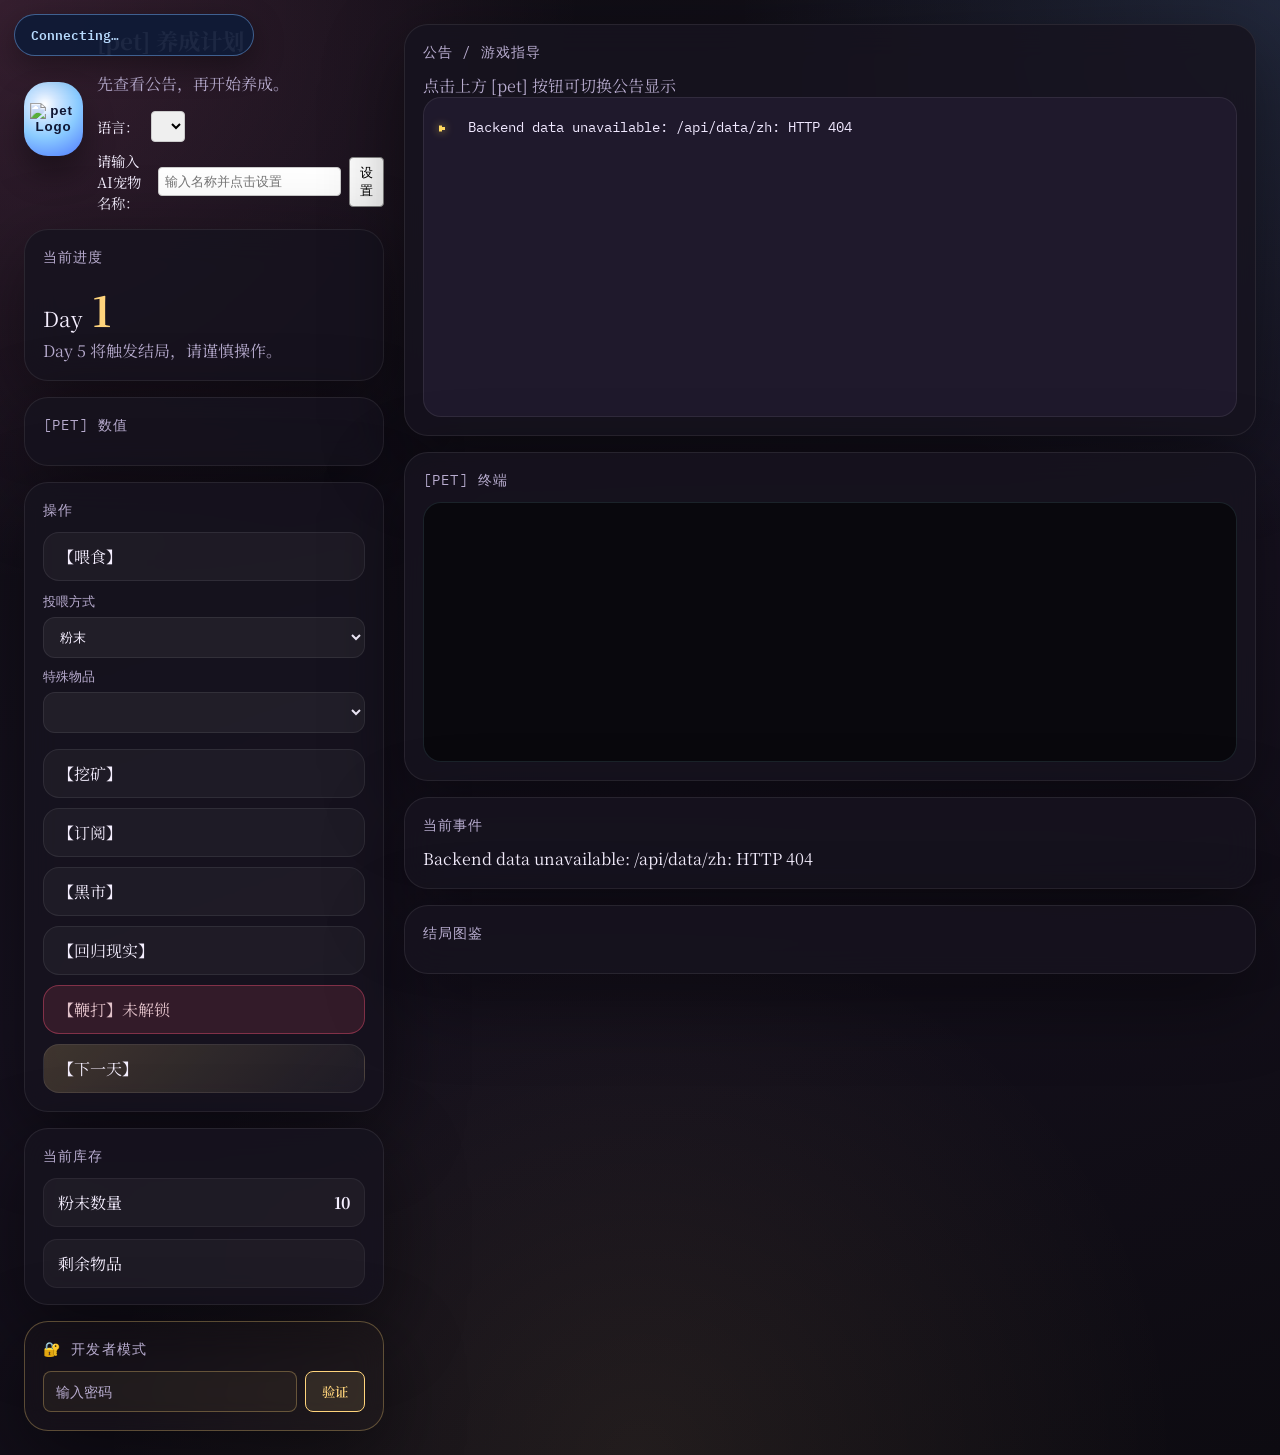
==== commit 76962599: "online testing approach" ====
--- a/index.html
+++ b/index.html
@@ -272,12 +272,8 @@
     </div>
   </div>
 
-  <script>
-    // Localhost uses the local backend; Discord/Cloudflare uses the configured public backend.
-    window.PET_GAME_BACKEND_URL = ['localhost', '127.0.0.1'].includes(location.hostname)
-      ? 'http://127.0.0.1:8000'
-      : 'https://hazards-segments-jamie-inquiry.trycloudflare.com';
-  </script>
+  <script src="config.js"></script>
+  <script src="discord.js"></script>
   <script src="i18n.js"></script>
   <script src="multiplayer.js"></script>
   <script src="game.js"></script>
